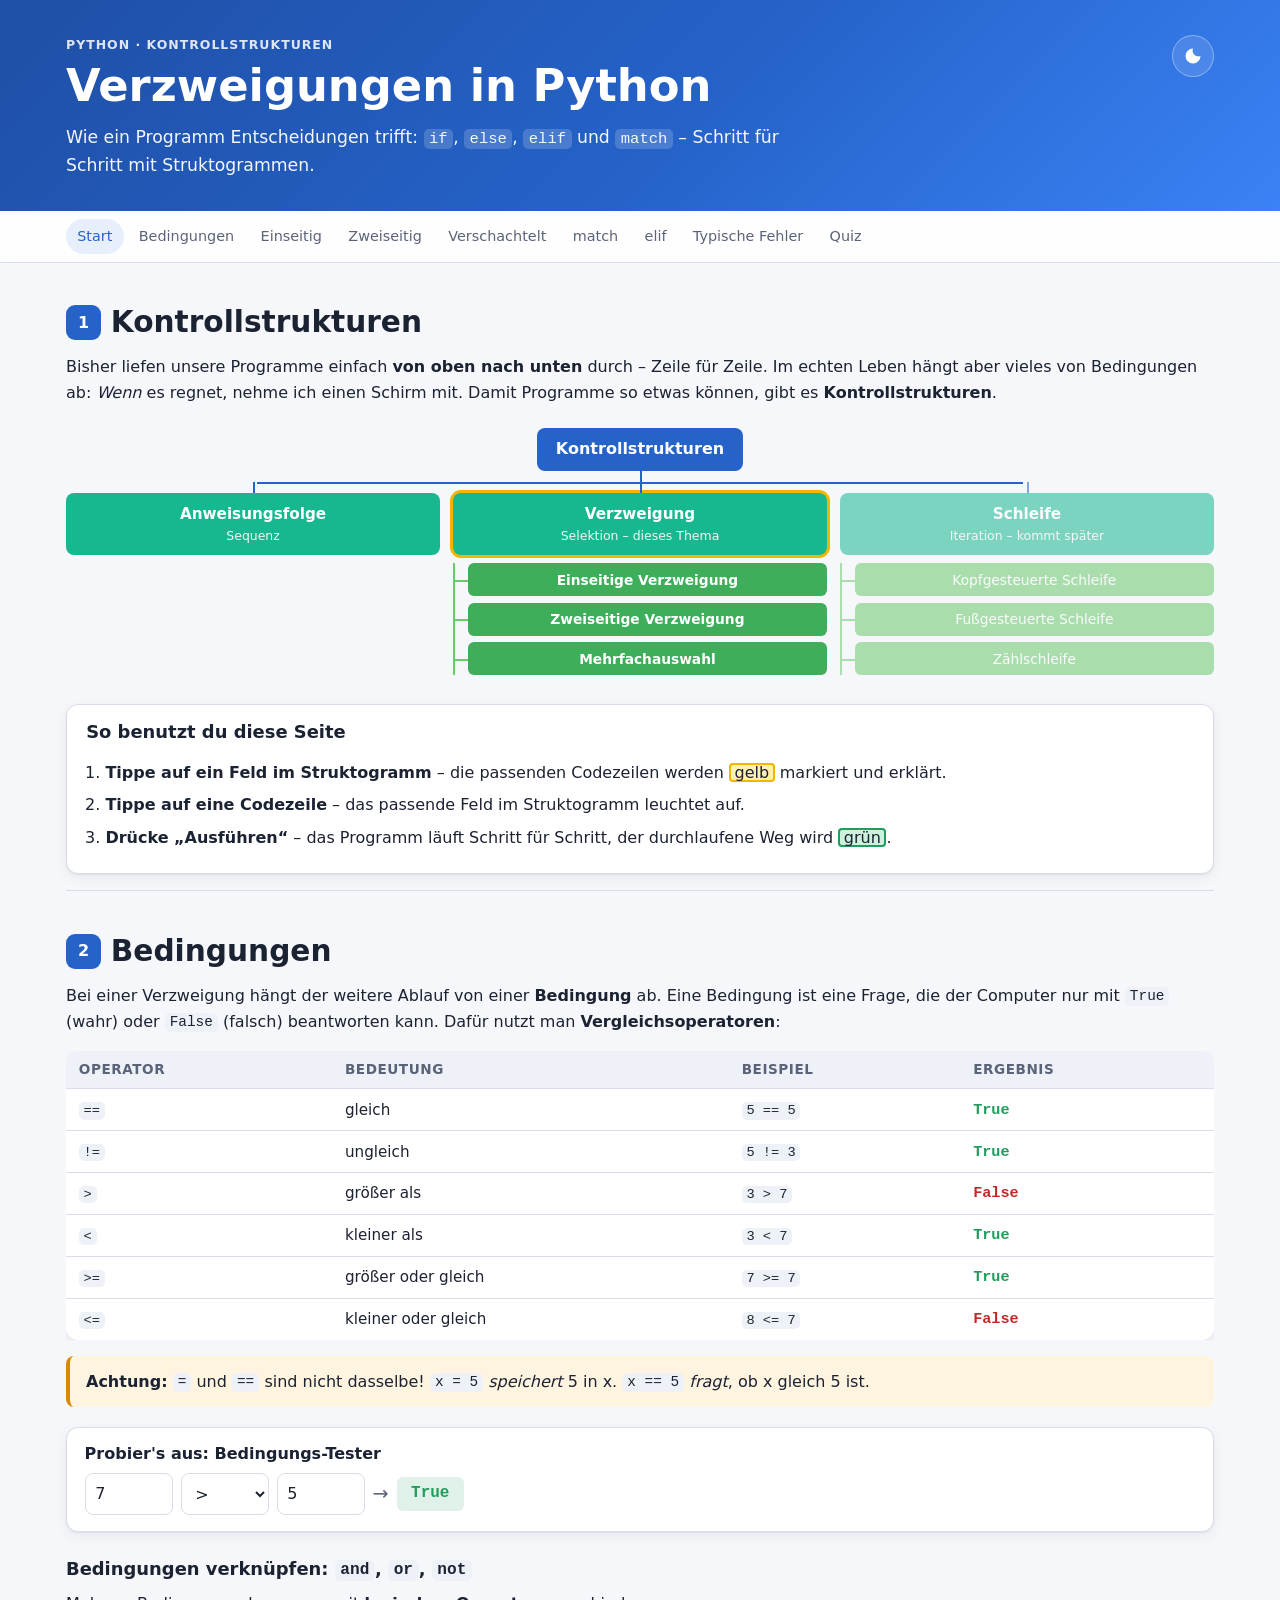
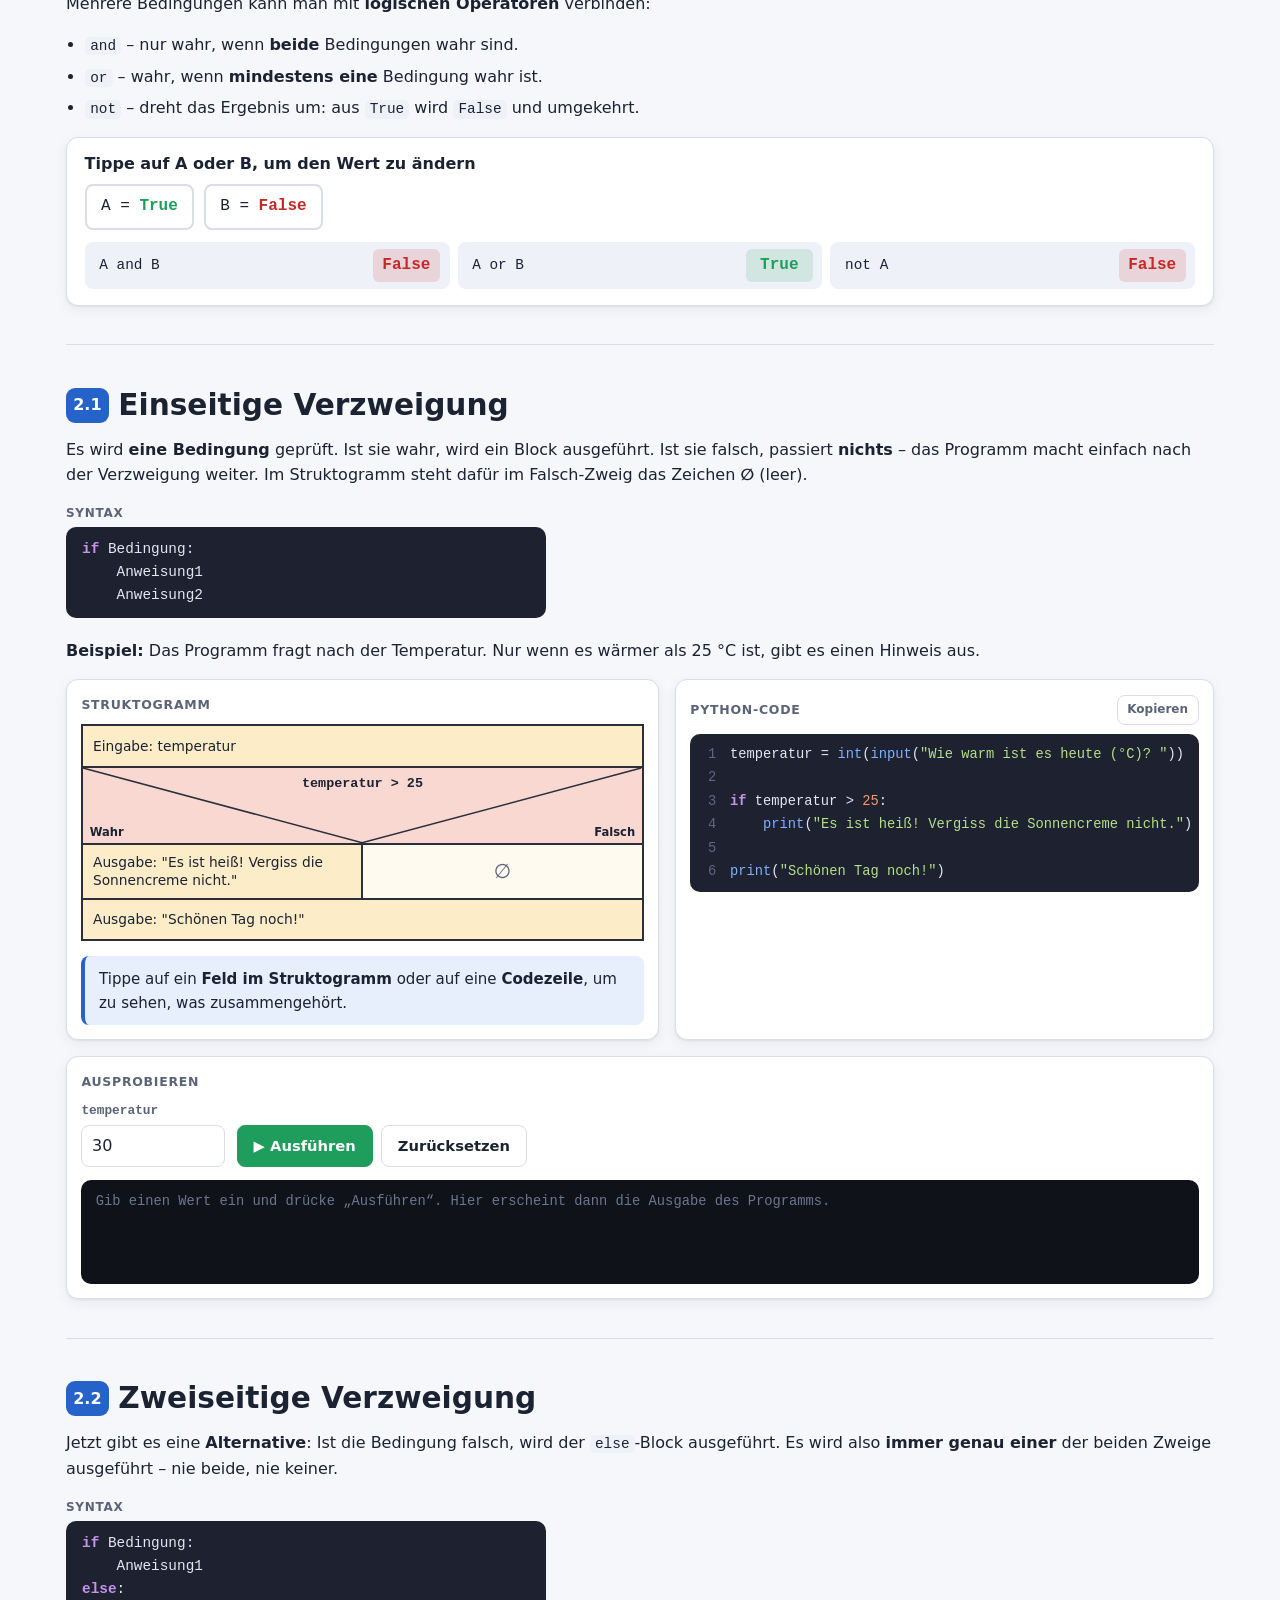
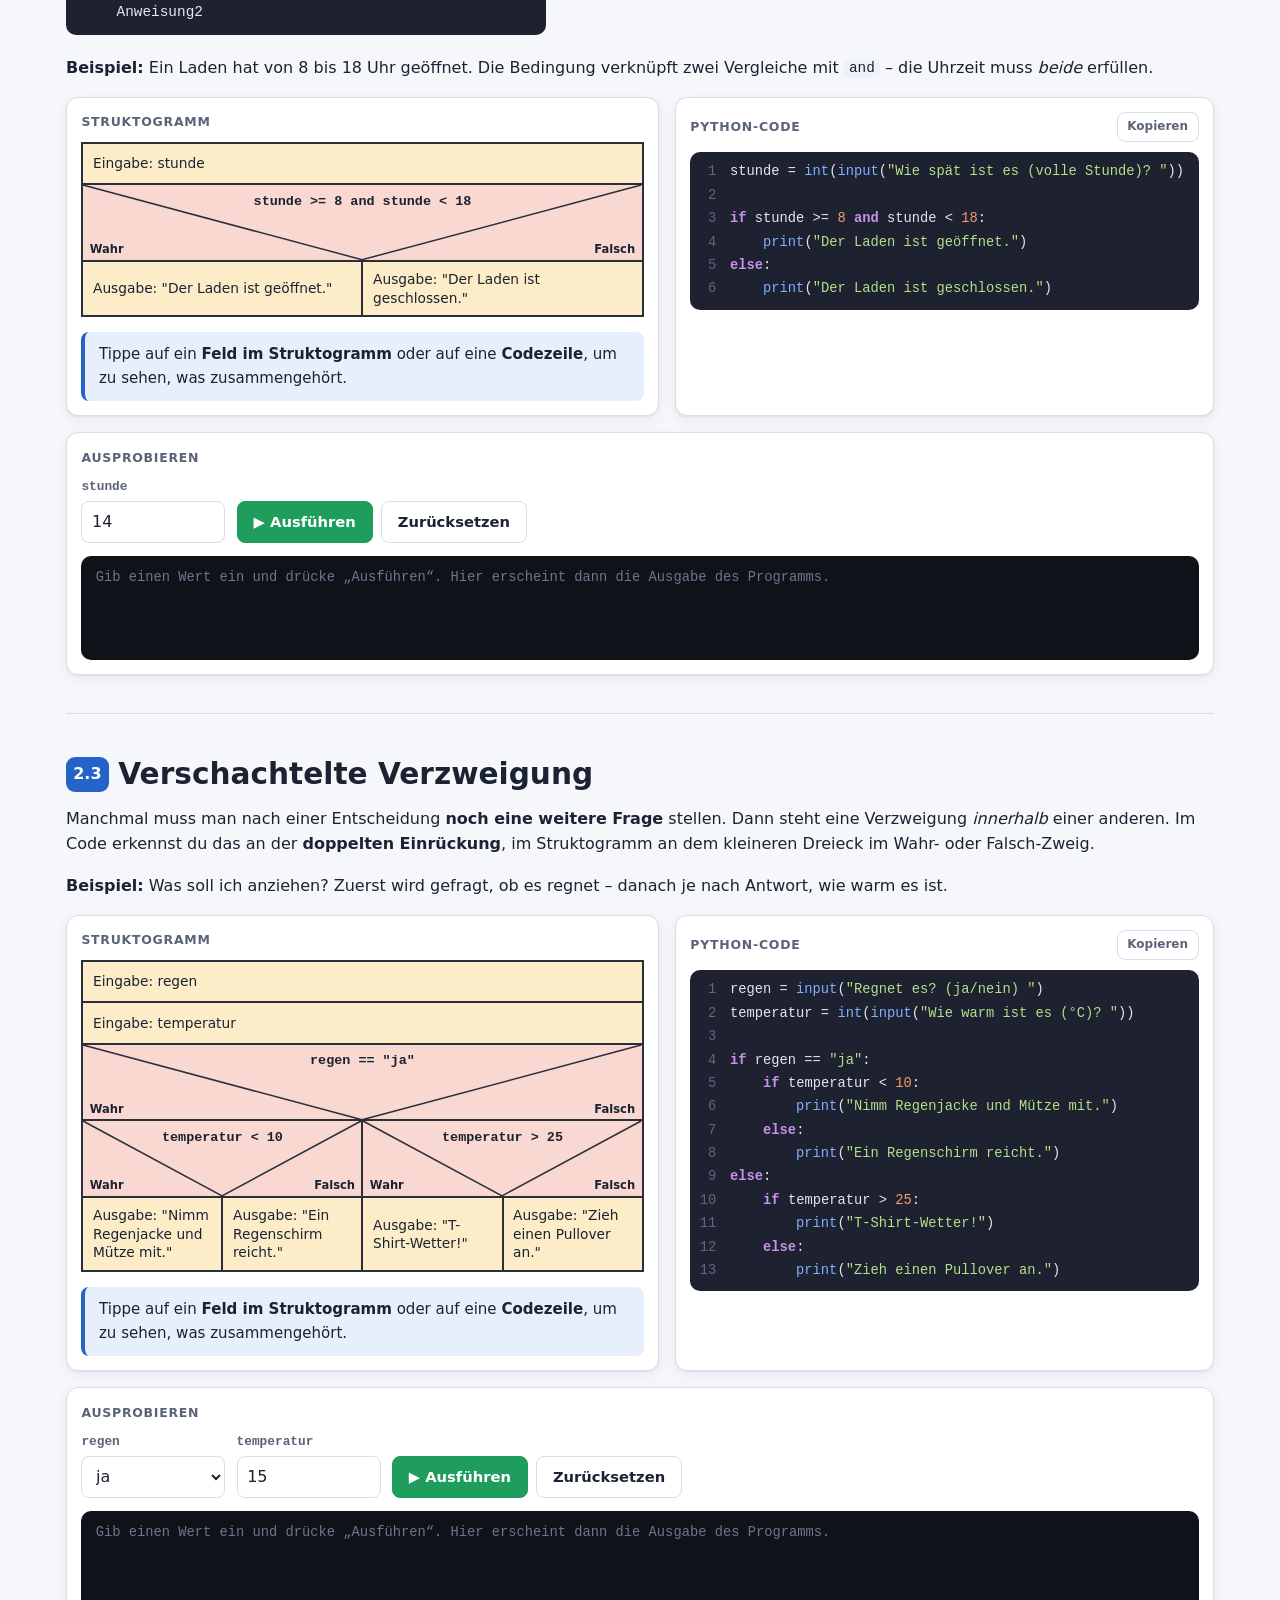
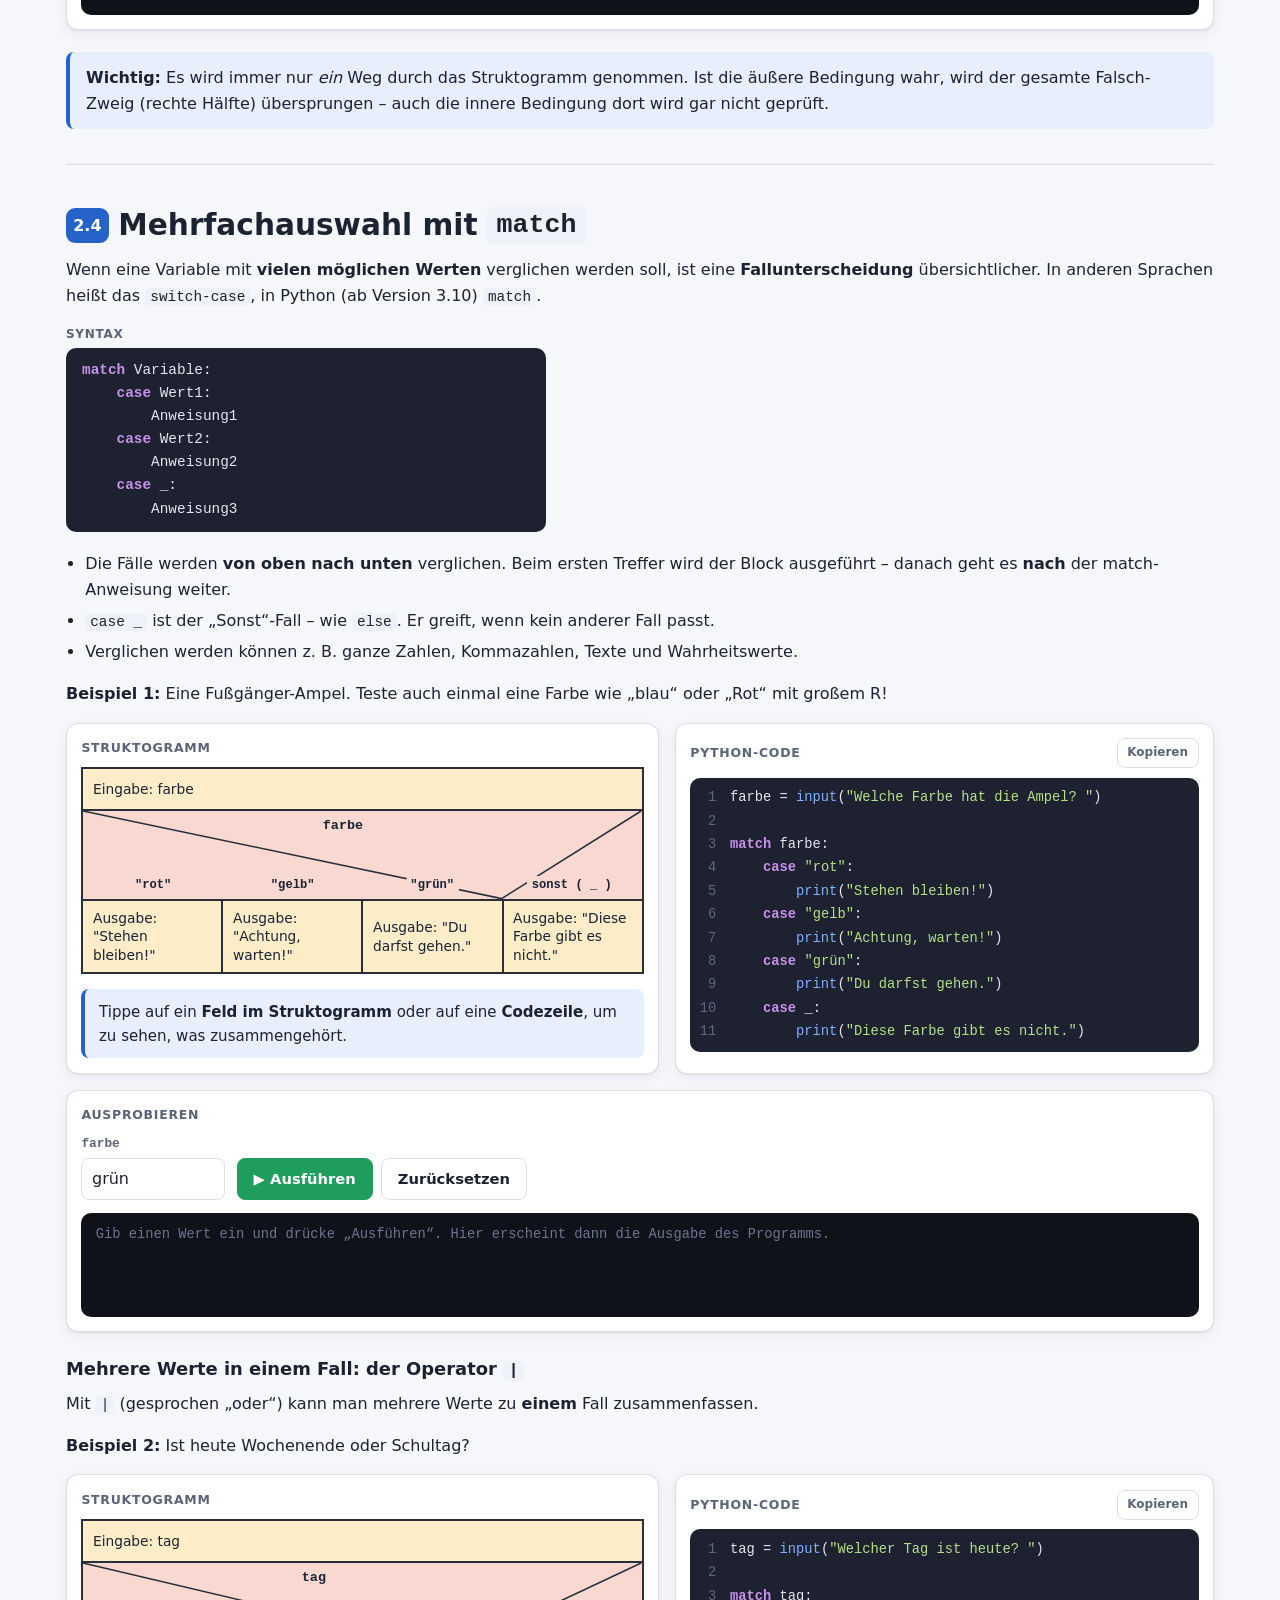
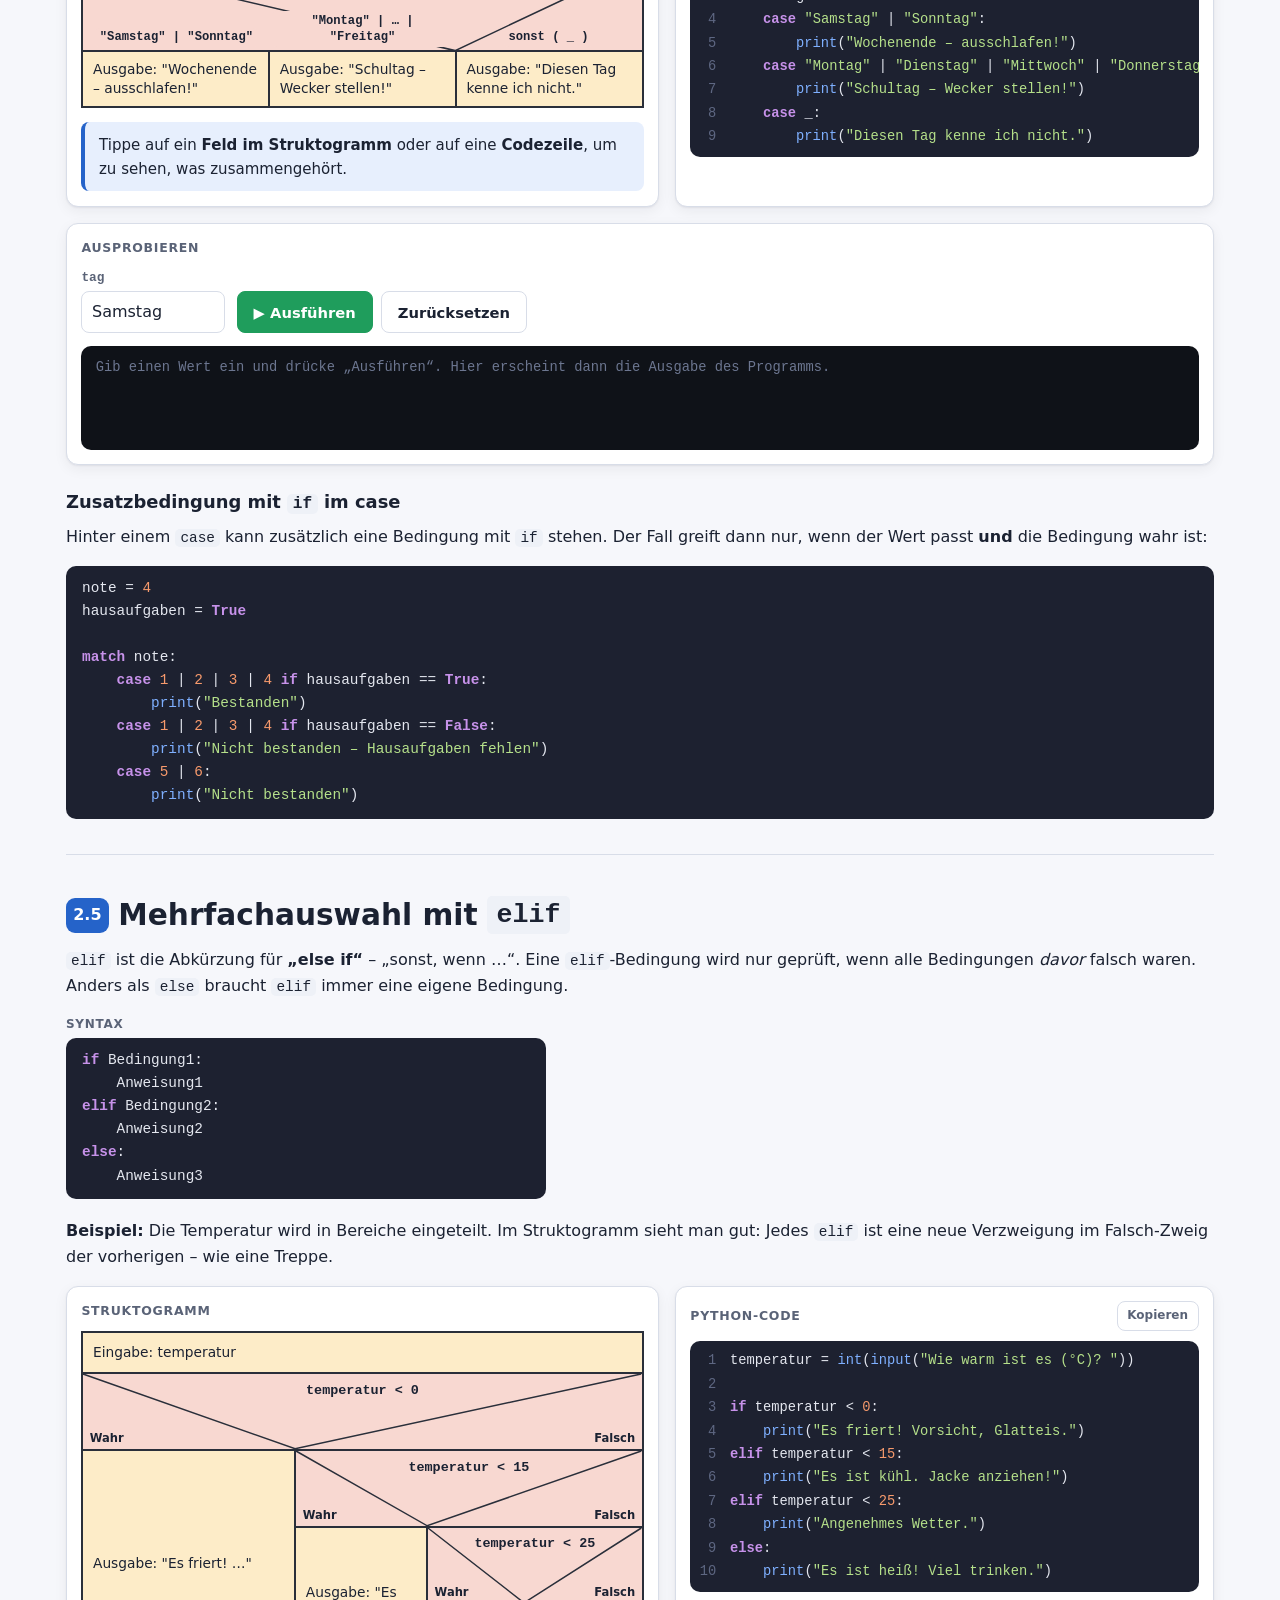
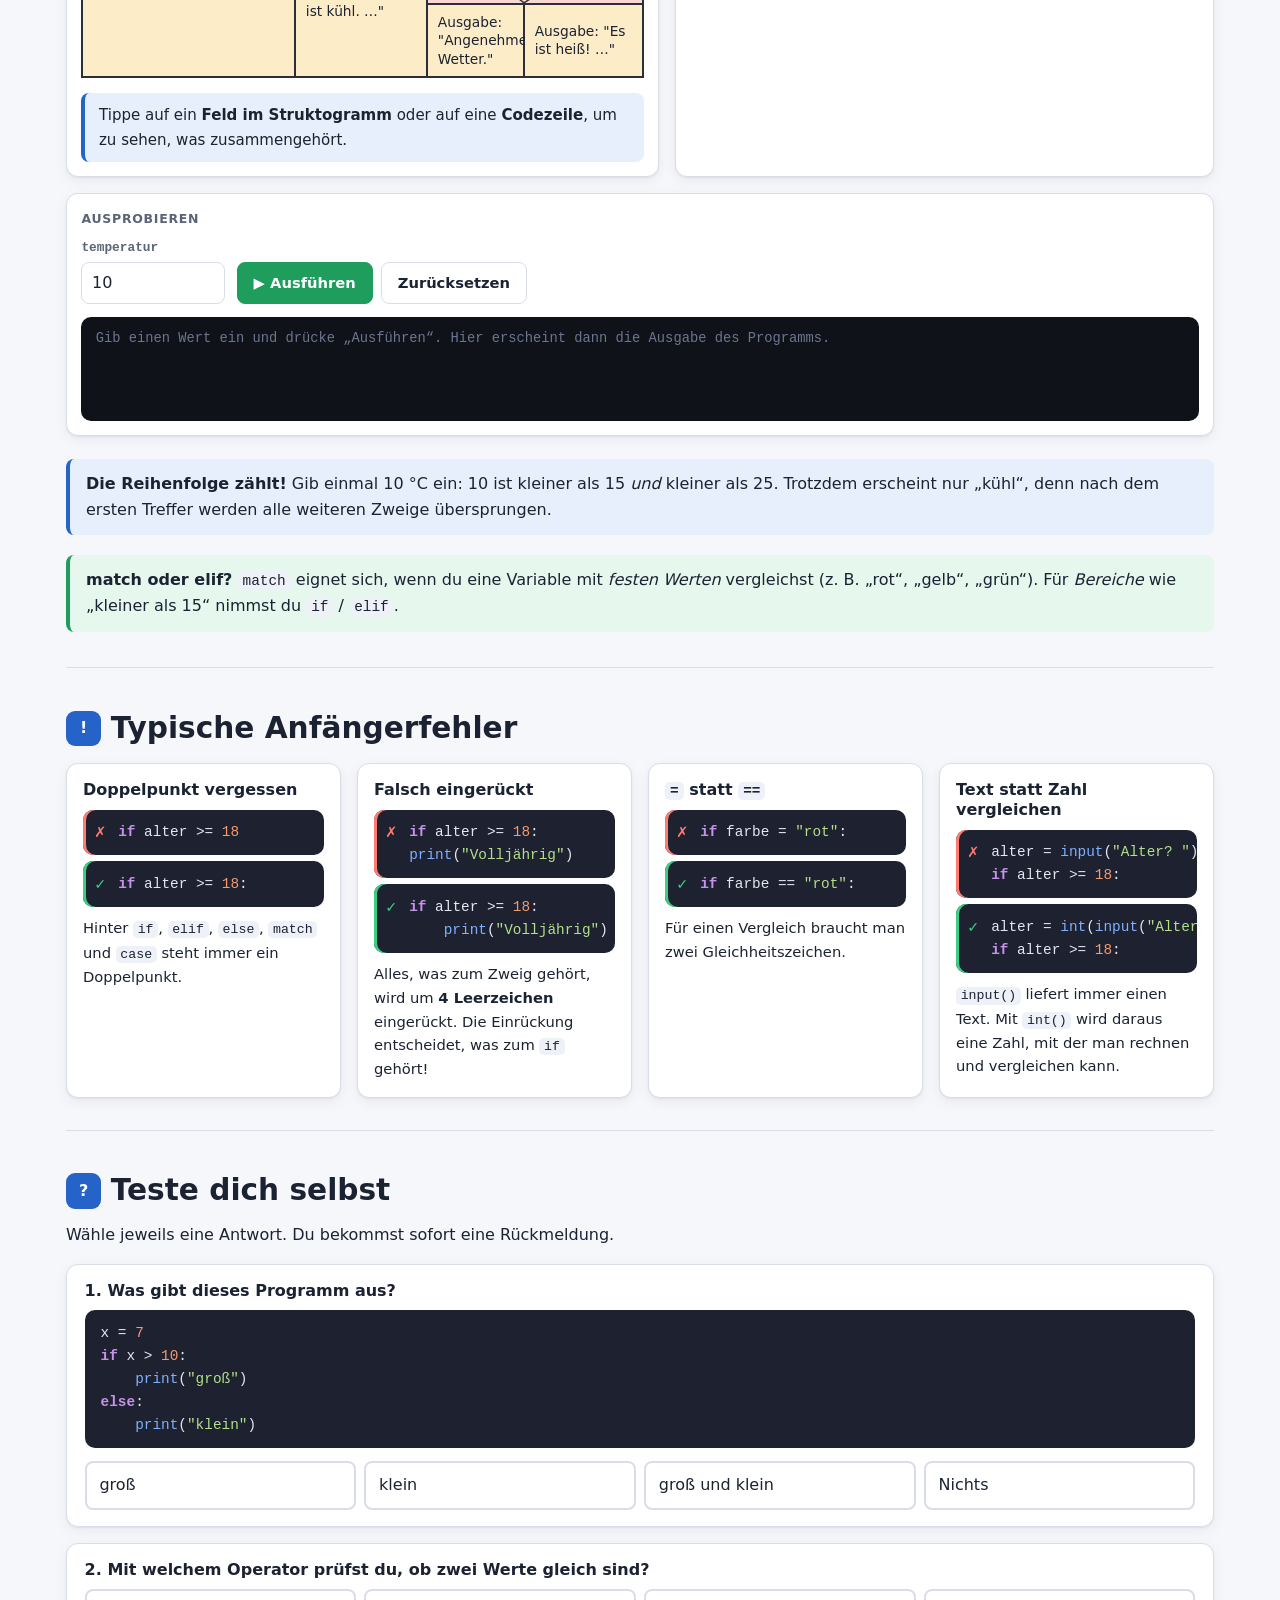
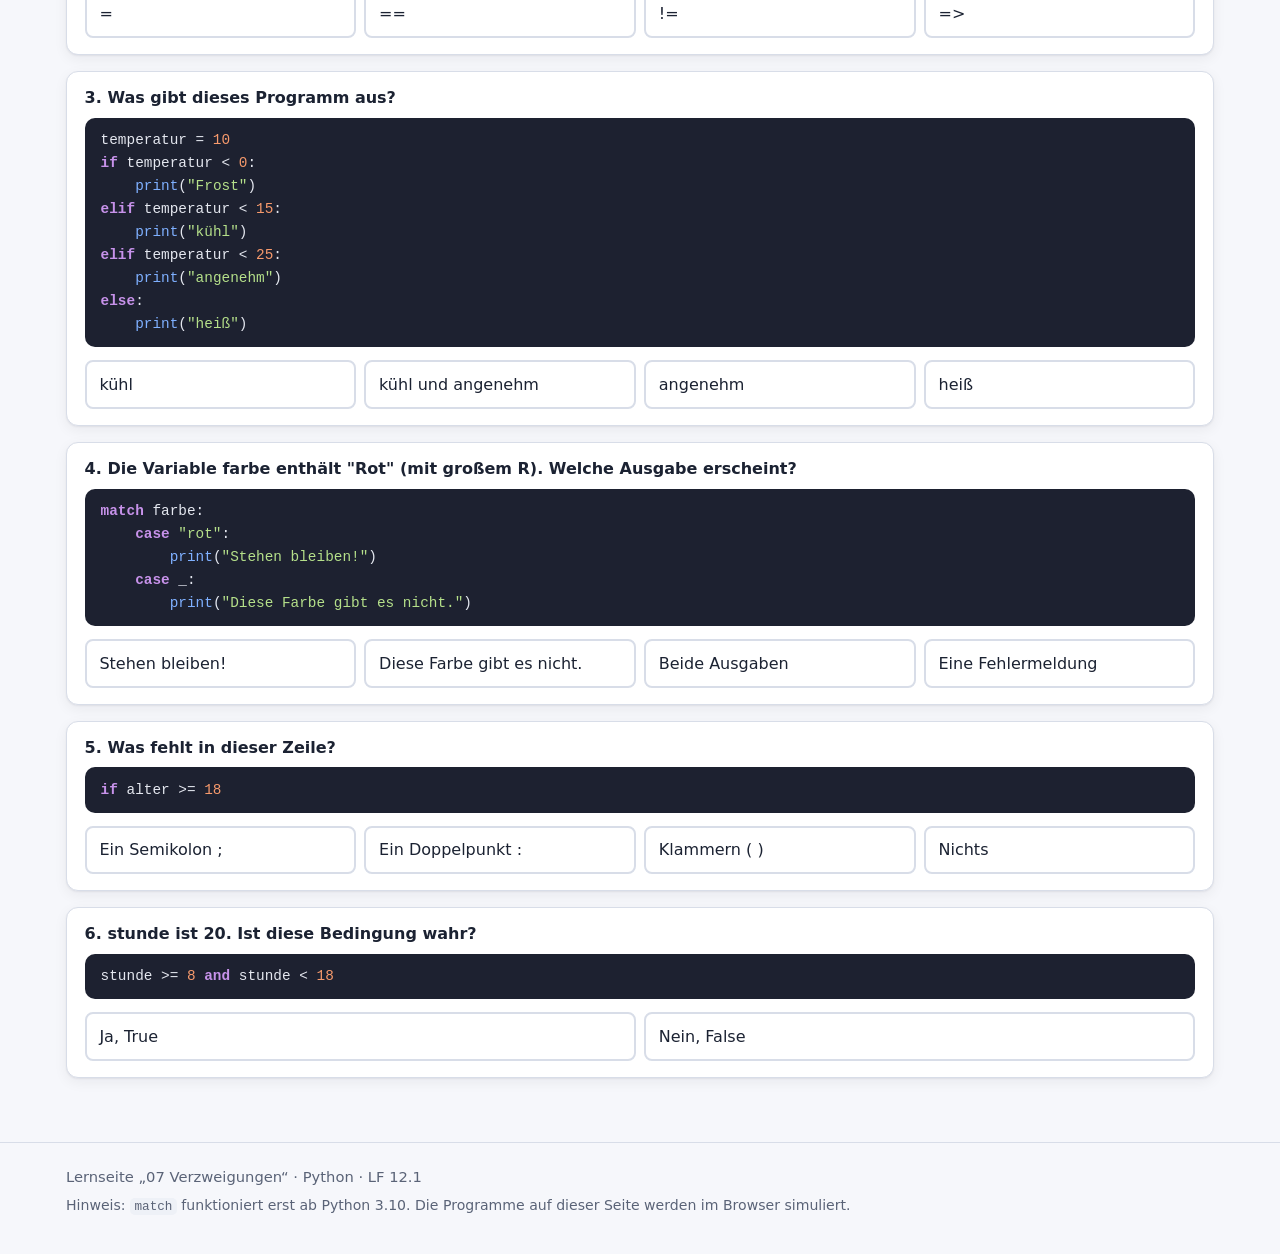
==== index.html @ a162a407 "Add files via upload" ====
<!DOCTYPE html>
<html lang="de">
<head>
  <meta charset="utf-8">
  <meta name="viewport" content="width=device-width, initial-scale=1">
  <title>Verzweigungen in Python</title>
  <meta name="description" content="Interaktive Lernseite zu if, else, elif und match in Python – mit klickbaren Struktogrammen.">
  <meta name="theme-color" content="#2563c9">
  <link rel="icon" href="data:image/svg+xml,%3Csvg xmlns='http://www.w3.org/2000/svg' viewBox='0 0 32 32'%3E%3Crect width='32' height='32' rx='7' fill='%232563c9'/%3E%3Cpath d='M4 8h24L16 22z' fill='none' stroke='white' stroke-width='2.5' stroke-linejoin='round'/%3E%3C/svg%3E">
  <link rel="stylesheet" href="css/style.css">
</head>
<body>

<header class="hero">
  <div class="wrap hero-inner">
    <div>
      <p class="eyebrow">Python · Kontrollstrukturen</p>
      <h1>Verzweigungen in Python</h1>
      <p class="lead">Wie ein Programm Entscheidungen trifft: <code>if</code>, <code>else</code>, <code>elif</code> und <code>match</code> – Schritt für Schritt mit Struktogrammen.</p>
    </div>
    <button class="theme-toggle" type="button" aria-label="Hell/Dunkel umschalten" title="Hell/Dunkel umschalten">
      <svg viewBox="0 0 24 24" width="20" height="20" aria-hidden="true"><path d="M12 3a9 9 0 1 0 9 9 7 7 0 0 1-9-9z" fill="currentColor"/></svg>
    </button>
  </div>
</header>

<nav class="toc" aria-label="Inhalt">
  <div class="wrap toc-inner">
    <a href="#start">Start</a>
    <a href="#bedingungen">Bedingungen</a>
    <a href="#einseitig">Einseitig</a>
    <a href="#zweiseitig">Zweiseitig</a>
    <a href="#verschachtelt">Verschachtelt</a>
    <a href="#match">match</a>
    <a href="#elif">elif</a>
    <a href="#fehler">Typische Fehler</a>
    <a href="#quiz">Quiz</a>
  </div>
</nav>

<main class="wrap">

  <!-- 1 Kontrollstrukturen -->
  <section id="start" class="section">
    <h2><span class="num">1</span> Kontrollstrukturen</h2>
    <p>Bisher liefen unsere Programme einfach <strong>von oben nach unten</strong> durch – Zeile für Zeile. Im echten Leben hängt aber vieles von Bedingungen ab: <em>Wenn</em> es regnet, nehme ich einen Schirm mit. Damit Programme so etwas können, gibt es <strong>Kontrollstrukturen</strong>.</p>

    <div class="tree" role="img" aria-label="Übersicht der Kontrollstrukturen: Sequenz, Verzweigung und Schleife">
      <div class="tree-root">Kontrollstrukturen</div>
      <div class="tree-branches">
        <div class="tree-branch">
          <div class="tree-node">Anweisungsfolge<small>Sequenz</small></div>
        </div>
        <div class="tree-branch is-focus">
          <div class="tree-node">Verzweigung<small>Selektion – dieses Thema</small></div>
          <ul>
            <li><a href="#einseitig">Einseitige Verzweigung</a></li>
            <li><a href="#zweiseitig">Zweiseitige Verzweigung</a></li>
            <li><a href="#match">Mehrfachauswahl</a></li>
          </ul>
        </div>
        <div class="tree-branch is-muted">
          <div class="tree-node">Schleife<small>Iteration – kommt später</small></div>
          <ul>
            <li>Kopfgesteuerte Schleife</li>
            <li>Fußgesteuerte Schleife</li>
            <li>Zählschleife</li>
          </ul>
        </div>
      </div>
    </div>

    <div class="howto">
      <h3>So benutzt du diese Seite</h3>
      <ol>
        <li><strong>Tippe auf ein Feld im Struktogramm</strong> – die passenden Codezeilen werden <mark class="sw sw-sel">gelb</mark> markiert und erklärt.</li>
        <li><strong>Tippe auf eine Codezeile</strong> – das passende Feld im Struktogramm leuchtet auf.</li>
        <li><strong>Drücke „Ausführen“</strong> – das Programm läuft Schritt für Schritt, der durchlaufene Weg wird <mark class="sw sw-run">grün</mark>.</li>
      </ol>
    </div>
  </section>

  <!-- 2 Bedingungen -->
  <section id="bedingungen" class="section">
    <h2><span class="num">2</span> Bedingungen</h2>
    <p>Bei einer Verzweigung hängt der weitere Ablauf von einer <strong>Bedingung</strong> ab. Eine Bedingung ist eine Frage, die der Computer nur mit <code>True</code> (wahr) oder <code>False</code> (falsch) beantworten kann. Dafür nutzt man <strong>Vergleichsoperatoren</strong>:</p>

    <div class="table-wrap">
      <table class="ops">
        <thead><tr><th>Operator</th><th>Bedeutung</th><th>Beispiel</th><th>Ergebnis</th></tr></thead>
        <tbody>
          <tr><td><code>==</code></td><td>gleich</td><td><code>5 == 5</code></td><td class="t">True</td></tr>
          <tr><td><code>!=</code></td><td>ungleich</td><td><code>5 != 3</code></td><td class="t">True</td></tr>
          <tr><td><code>&gt;</code></td><td>größer als</td><td><code>3 &gt; 7</code></td><td class="f">False</td></tr>
          <tr><td><code>&lt;</code></td><td>kleiner als</td><td><code>3 &lt; 7</code></td><td class="t">True</td></tr>
          <tr><td><code>&gt;=</code></td><td>größer oder gleich</td><td><code>7 &gt;= 7</code></td><td class="t">True</td></tr>
          <tr><td><code>&lt;=</code></td><td>kleiner oder gleich</td><td><code>8 &lt;= 7</code></td><td class="f">False</td></tr>
        </tbody>
      </table>
    </div>

    <div class="callout warn">
      <strong>Achtung:</strong> <code>=</code> und <code>==</code> sind nicht dasselbe! <code>x = 5</code> <em>speichert</em> 5 in x. <code>x == 5</code> <em>fragt</em>, ob x gleich 5 ist.
    </div>

    <div class="card tester" id="tester">
      <h3>Probier's aus: Bedingungs-Tester</h3>
      <div class="tester-row">
        <input type="number" id="t-a" value="7" aria-label="Linker Wert">
        <select id="t-op" aria-label="Operator">
          <option>==</option><option>!=</option><option selected>&gt;</option><option>&lt;</option><option>&gt;=</option><option>&lt;=</option>
        </select>
        <input type="number" id="t-b" value="5" aria-label="Rechter Wert">
        <span class="arrow">→</span>
        <output id="t-out" class="bool">True</output>
      </div>
    </div>

    <h3>Bedingungen verknüpfen: <code>and</code>, <code>or</code>, <code>not</code></h3>
    <p>Mehrere Bedingungen kann man mit <strong>logischen Operatoren</strong> verbinden:</p>
    <ul class="plain">
      <li><code>and</code> – nur wahr, wenn <strong>beide</strong> Bedingungen wahr sind.</li>
      <li><code>or</code> – wahr, wenn <strong>mindestens eine</strong> Bedingung wahr ist.</li>
      <li><code>not</code> – dreht das Ergebnis um: aus <code>True</code> wird <code>False</code> und umgekehrt.</li>
    </ul>

    <div class="card logic" id="logic">
      <h3>Tippe auf A oder B, um den Wert zu ändern</h3>
      <div class="logic-toggles">
        <button type="button" class="bool-btn" data-var="A" aria-pressed="true">A = <b>True</b></button>
        <button type="button" class="bool-btn" data-var="B" aria-pressed="false">B = <b>False</b></button>
      </div>
      <div class="logic-results">
        <div><code>A and B</code><output class="bool" data-expr="and"></output></div>
        <div><code>A or B</code><output class="bool" data-expr="or"></output></div>
        <div><code>not A</code><output class="bool" data-expr="not"></output></div>
      </div>
    </div>
  </section>

  <!-- 2.1 Einseitig -->
  <section id="einseitig" class="section">
    <h2><span class="num">2.1</span> Einseitige Verzweigung</h2>
    <p>Es wird <strong>eine Bedingung</strong> geprüft. Ist sie wahr, wird ein Block ausgeführt. Ist sie falsch, passiert <strong>nichts</strong> – das Programm macht einfach nach der Verzweigung weiter. Im Struktogramm steht dafür im Falsch-Zweig das Zeichen <strong>∅</strong> (leer).</p>
    <div class="syntax">
      <div class="syntax-label">Syntax</div>
<pre class="py">
if Bedingung:
    Anweisung1
    Anweisung2
</pre>
    </div>
    <p><strong>Beispiel:</strong> Das Programm fragt nach der Temperatur. Nur wenn es wärmer als 25 °C ist, gibt es einen Hinweis aus.</p>
    <div class="example" data-example="einseitig"></div>
  </section>

  <!-- 2.2 Zweiseitig -->
  <section id="zweiseitig" class="section">
    <h2><span class="num">2.2</span> Zweiseitige Verzweigung</h2>
    <p>Jetzt gibt es eine <strong>Alternative</strong>: Ist die Bedingung falsch, wird der <code>else</code>-Block ausgeführt. Es wird also <strong>immer genau einer</strong> der beiden Zweige ausgeführt – nie beide, nie keiner.</p>
    <div class="syntax">
      <div class="syntax-label">Syntax</div>
<pre class="py">
if Bedingung:
    Anweisung1
else:
    Anweisung2
</pre>
    </div>
    <p><strong>Beispiel:</strong> Ein Laden hat von 8 bis 18 Uhr geöffnet. Die Bedingung verknüpft zwei Vergleiche mit <code>and</code> – die Uhrzeit muss <em>beide</em> erfüllen.</p>
    <div class="example" data-example="zweiseitig"></div>
  </section>

  <!-- 2.3 Verschachtelt -->
  <section id="verschachtelt" class="section">
    <h2><span class="num">2.3</span> Verschachtelte Verzweigung</h2>
    <p>Manchmal muss man nach einer Entscheidung <strong>noch eine weitere Frage</strong> stellen. Dann steht eine Verzweigung <em>innerhalb</em> einer anderen. Im Code erkennst du das an der <strong>doppelten Einrückung</strong>, im Struktogramm an dem kleineren Dreieck im Wahr- oder Falsch-Zweig.</p>
    <p><strong>Beispiel:</strong> Was soll ich anziehen? Zuerst wird gefragt, ob es regnet – danach je nach Antwort, wie warm es ist.</p>
    <div class="example" data-example="verschachtelt"></div>
    <div class="callout">
      <strong>Wichtig:</strong> Es wird immer nur <em>ein</em> Weg durch das Struktogramm genommen. Ist die äußere Bedingung wahr, wird der gesamte Falsch-Zweig (rechte Hälfte) übersprungen – auch die innere Bedingung dort wird gar nicht geprüft.
    </div>
  </section>

  <!-- 2.4 match -->
  <section id="match" class="section">
    <h2><span class="num">2.4</span> Mehrfachauswahl mit <code>match</code></h2>
    <p>Wenn eine Variable mit <strong>vielen möglichen Werten</strong> verglichen werden soll, ist eine <strong>Fallunterscheidung</strong> übersichtlicher. In anderen Sprachen heißt das <code>switch-case</code>, in Python (ab Version 3.10) <code>match</code>.</p>
    <div class="syntax">
      <div class="syntax-label">Syntax</div>
<pre class="py">
match Variable:
    case Wert1:
        Anweisung1
    case Wert2:
        Anweisung2
    case _:
        Anweisung3
</pre>
    </div>
    <ul class="plain">
      <li>Die Fälle werden <strong>von oben nach unten</strong> verglichen. Beim ersten Treffer wird der Block ausgeführt – danach geht es <strong>nach</strong> der match-Anweisung weiter.</li>
      <li><code>case _</code> ist der „Sonst“-Fall – wie <code>else</code>. Er greift, wenn kein anderer Fall passt.</li>
      <li>Verglichen werden können z. B. ganze Zahlen, Kommazahlen, Texte und Wahrheitswerte.</li>
    </ul>

    <p><strong>Beispiel 1:</strong> Eine Fußgänger-Ampel. Teste auch einmal eine Farbe wie „blau“ oder „Rot“ mit großem R!</p>
    <div class="example" data-example="ampel"></div>

    <h3>Mehrere Werte in einem Fall: der Operator <code>|</code></h3>
    <p>Mit <code>|</code> (gesprochen „oder“) kann man mehrere Werte zu <strong>einem</strong> Fall zusammenfassen.</p>
    <p><strong>Beispiel 2:</strong> Ist heute Wochenende oder Schultag?</p>
    <div class="example" data-example="wochentag"></div>

    <h3>Zusatzbedingung mit <code>if</code> im case</h3>
    <p>Hinter einem <code>case</code> kann zusätzlich eine Bedingung mit <code>if</code> stehen. Der Fall greift dann nur, wenn der Wert passt <strong>und</strong> die Bedingung wahr ist:</p>
<pre class="py block">
note = 4
hausaufgaben = True

match note:
    case 1 | 2 | 3 | 4 if hausaufgaben == True:
        print("Bestanden")
    case 1 | 2 | 3 | 4 if hausaufgaben == False:
        print("Nicht bestanden – Hausaufgaben fehlen")
    case 5 | 6:
        print("Nicht bestanden")
</pre>
  </section>

  <!-- 2.5 elif -->
  <section id="elif" class="section">
    <h2><span class="num">2.5</span> Mehrfachauswahl mit <code>elif</code></h2>
    <p><code>elif</code> ist die Abkürzung für <strong>„else if“</strong> – „sonst, wenn …“. Eine <code>elif</code>-Bedingung wird nur geprüft, wenn alle Bedingungen <em>davor</em> falsch waren. Anders als <code>else</code> braucht <code>elif</code> immer eine eigene Bedingung.</p>
    <div class="syntax">
      <div class="syntax-label">Syntax</div>
<pre class="py">
if Bedingung1:
    Anweisung1
elif Bedingung2:
    Anweisung2
else:
    Anweisung3
</pre>
    </div>
    <p><strong>Beispiel:</strong> Die Temperatur wird in Bereiche eingeteilt. Im Struktogramm sieht man gut: Jedes <code>elif</code> ist eine neue Verzweigung im Falsch-Zweig der vorherigen – wie eine Treppe.</p>
    <div class="example" data-example="elif"></div>
    <div class="callout">
      <strong>Die Reihenfolge zählt!</strong> Gib einmal 10 °C ein: 10 ist kleiner als 15 <em>und</em> kleiner als 25. Trotzdem erscheint nur „kühl“, denn nach dem ersten Treffer werden alle weiteren Zweige übersprungen.
    </div>
    <div class="callout tip">
      <strong>match oder elif?</strong> <code>match</code> eignet sich, wenn du eine Variable mit <em>festen Werten</em> vergleichst (z. B. „rot“, „gelb“, „grün“). Für <em>Bereiche</em> wie „kleiner als 15“ nimmst du <code>if</code> / <code>elif</code>.
    </div>
  </section>

  <!-- Fehler -->
  <section id="fehler" class="section">
    <h2><span class="num">!</span> Typische Anfängerfehler</h2>
    <div class="errors">
      <div class="err-card">
        <h3>Doppelpunkt vergessen</h3>
<pre class="py bad">if alter >= 18</pre>
<pre class="py good">if alter >= 18:</pre>
        <p>Hinter <code>if</code>, <code>elif</code>, <code>else</code>, <code>match</code> und <code>case</code> steht immer ein Doppelpunkt.</p>
      </div>
      <div class="err-card">
        <h3>Falsch eingerückt</h3>
<pre class="py bad">if alter >= 18:
print("Volljährig")</pre>
<pre class="py good">if alter >= 18:
    print("Volljährig")</pre>
        <p>Alles, was zum Zweig gehört, wird um <strong>4 Leerzeichen</strong> eingerückt. Die Einrückung entscheidet, was zum <code>if</code> gehört!</p>
      </div>
      <div class="err-card">
        <h3><code>=</code> statt <code>==</code></h3>
<pre class="py bad">if farbe = "rot":</pre>
<pre class="py good">if farbe == "rot":</pre>
        <p>Für einen Vergleich braucht man zwei Gleichheitszeichen.</p>
      </div>
      <div class="err-card">
        <h3>Text statt Zahl vergleichen</h3>
<pre class="py bad">alter = input("Alter? ")
if alter >= 18:</pre>
<pre class="py good">alter = int(input("Alter? "))
if alter >= 18:</pre>
        <p><code>input()</code> liefert immer einen Text. Mit <code>int()</code> wird daraus eine Zahl, mit der man rechnen und vergleichen kann.</p>
      </div>
    </div>
  </section>

  <!-- Quiz -->
  <section id="quiz" class="section">
    <h2><span class="num">?</span> Teste dich selbst</h2>
    <p>Wähle jeweils eine Antwort. Du bekommst sofort eine Rückmeldung.</p>
    <div id="quiz-list" class="quiz"></div>
    <p id="quiz-score" class="quiz-score" aria-live="polite"></p>
  </section>

</main>

<footer class="footer">
  <div class="wrap">
    <p>Lernseite „07 Verzweigungen“ · Python · LF 12.1</p>
    <p class="small">Hinweis: <code>match</code> funktioniert erst ab Python 3.10. Die Programme auf dieser Seite werden im Browser simuliert.</p>
  </div>
</footer>

<script src="js/main.js" defer></script>
</body>
</html>
---- css/style.css ----
/* ==========================================================
   Verzweigungen in Python – Stylesheet
   ========================================================== */

:root {
  --bg: #f6f7fb;
  --surface: #ffffff;
  --surface-2: #eef1f7;
  --text: #1b2232;
  --muted: #5a6377;
  --border: #d8dde8;
  --accent: #2563c9;
  --accent-soft: #e7effd;
  --warn-soft: #fff4e0;
  --warn: #d98a00;
  --tip-soft: #e6f7ee;
  --tip: #1f9d5c;

  /* Struktogramm */
  --ns-line: #2a2f3a;
  --ns-stmt: #fdecc8;
  --ns-cond: #f8d8d1;
  --ns-empty: #fffaf0;
  --ns-hover: rgba(37, 99, 201, .10);

  /* Markierungen */
  --sel: #f2b600;
  --sel-soft: #fff1b0;
  --run: #1f9d5c;
  --run-soft: #cdf1dc;
  --err: #c62828;
  --true: #1f9d5c;
  --false: #c62828;

  /* Code */
  --code-bg: #1d2130;
  --code-text: #e4e7ef;
  --code-num: #5e6782;
  --code-sel: rgba(242, 182, 0, .24);
  --code-run: rgba(31, 157, 92, .30);
  --t-kw: #c792ea;
  --t-str: #b5e08a;
  --t-num: #f79a6c;
  --t-fn: #7fb0ff;
  --t-com: #7d88a1;

  --radius: 12px;
  --shadow: 0 1px 2px rgba(16, 24, 40, .06), 0 4px 14px rgba(16, 24, 40, .06);
  --mono: ui-monospace, "SFMono-Regular", "Cascadia Code", Consolas, "Liberation Mono", Menlo, monospace;
  --sans: system-ui, -apple-system, "Segoe UI", Roboto, "Helvetica Neue", Arial, sans-serif;
  color-scheme: light;
}

@media (prefers-color-scheme: dark) {
  :root:not([data-theme="light"]) {
    --bg: #11141b; --surface: #191d27; --surface-2: #222838; --text: #e6e9f0; --muted: #9ba4b6;
    --border: #2d3445; --accent: #6ea0ff; --accent-soft: #1d2843; --warn-soft: #3a2c12; --warn: #f0b13e;
    --tip-soft: #15352a; --tip: #4fd08f;
    --ns-line: #c9cfdb; --ns-stmt: #4a3b1d; --ns-cond: #4b2b28; --ns-empty: #2a2619; --ns-hover: rgba(110, 160, 255, .14);
    --sel: #f2c230; --sel-soft: #5e4c10; --run: #3ccf84; --run-soft: #17462f;
    --true: #4fd08f; --false: #ff7b72;
    --shadow: 0 1px 2px rgba(0, 0, 0, .3), 0 4px 14px rgba(0, 0, 0, .25);
    color-scheme: dark;
  }
}
:root[data-theme="dark"] {
  --bg: #11141b; --surface: #191d27; --surface-2: #222838; --text: #e6e9f0; --muted: #9ba4b6;
  --border: #2d3445; --accent: #6ea0ff; --accent-soft: #1d2843; --warn-soft: #3a2c12; --warn: #f0b13e;
  --tip-soft: #15352a; --tip: #4fd08f;
  --ns-line: #c9cfdb; --ns-stmt: #4a3b1d; --ns-cond: #4b2b28; --ns-empty: #2a2619; --ns-hover: rgba(110, 160, 255, .14);
  --sel: #f2c230; --sel-soft: #5e4c10; --run: #3ccf84; --run-soft: #17462f;
  --true: #4fd08f; --false: #ff7b72;
  --shadow: 0 1px 2px rgba(0, 0, 0, .3), 0 4px 14px rgba(0, 0, 0, .25);
  color-scheme: dark;
}

/* ---------- Grundlayout ---------- */
* { box-sizing: border-box; }
html { scroll-behavior: smooth; scroll-padding-top: 64px; -webkit-text-size-adjust: 100%; }
@media (prefers-reduced-motion: reduce) { html { scroll-behavior: auto; } }

body {
  margin: 0;
  background: var(--bg);
  color: var(--text);
  font-family: var(--sans);
  font-size: 16px;
  line-height: 1.6;
}

.wrap { max-width: 1180px; margin: 0 auto; padding: 0 16px; }

h1, h2, h3 { line-height: 1.25; }
h2 { font-size: clamp(1.4rem, 1.1rem + 1.2vw, 1.85rem); margin: 0 0 .8rem; display: flex; align-items: center; gap: .6rem; flex-wrap: wrap; }
h3 { font-size: 1.12rem; margin: 1.6rem 0 .6rem; }
p { margin: 0 0 1rem; }
a { color: var(--accent); }

code {
  font-family: var(--mono);
  font-size: .9em;
  background: var(--surface-2);
  padding: .08em .35em;
  border-radius: 5px;
}

.small { font-size: .88rem; }
ul.plain { padding-left: 1.2rem; margin: 0 0 1rem; }
ul.plain li { margin-bottom: .35rem; }

/* ---------- Header ---------- */
.hero {
  background: linear-gradient(135deg, #1f4fa6 0%, #2563c9 55%, #3b82f6 100%);
  color: #fff;
  padding: 2.2rem 0 2rem;
}
.hero-inner { display: flex; justify-content: space-between; align-items: flex-start; gap: 1rem; }
.hero h1 { font-size: clamp(1.8rem, 1.3rem + 2.4vw, 2.8rem); margin: .2rem 0 .6rem; }
.hero .lead { font-size: 1.08rem; max-width: 46rem; opacity: .95; margin: 0; }
.hero code { background: rgba(255, 255, 255, .18); color: #fff; }
.eyebrow { text-transform: uppercase; letter-spacing: .08em; font-size: .78rem; font-weight: 600; opacity: .85; margin: 0; }

.theme-toggle {
  flex: none;
  width: 42px; height: 42px;
  border-radius: 50%;
  border: 1px solid rgba(255, 255, 255, .35);
  background: rgba(255, 255, 255, .12);
  color: #fff;
  cursor: pointer;
  display: grid; place-items: center;
}
.theme-toggle:hover { background: rgba(255, 255, 255, .22); }

/* ---------- Navigation ---------- */
.toc {
  position: sticky; top: 0; z-index: 20;
  background: color-mix(in srgb, var(--surface) 88%, transparent);
  -webkit-backdrop-filter: blur(10px);
  backdrop-filter: blur(10px);
  border-bottom: 1px solid var(--border);
}
.toc-inner {
  display: flex; gap: .25rem;
  overflow-x: auto;
  scrollbar-width: none;
  padding-top: .5rem; padding-bottom: .5rem;
}
.toc-inner::-webkit-scrollbar { display: none; }
.toc a {
  flex: none;
  text-decoration: none;
  color: var(--muted);
  font-size: .9rem; font-weight: 500;
  padding: .35rem .7rem;
  border-radius: 999px;
  white-space: nowrap;
}
.toc a:hover, .toc a.active { background: var(--accent-soft); color: var(--accent); }

/* ---------- Abschnitte ---------- */
.section { padding: 2.6rem 0 1rem; border-bottom: 1px solid var(--border); }
.section:last-of-type { border-bottom: 0; }
.num {
  display: inline-grid; place-items: center;
  min-width: 2.2rem; height: 2.2rem; padding: 0 .45rem;
  border-radius: 9px;
  background: var(--accent); color: #fff;
  font-size: 1rem; font-weight: 700;
}

.card {
  background: var(--surface);
  border: 1px solid var(--border);
  border-radius: var(--radius);
  box-shadow: var(--shadow);
  padding: 1rem 1.1rem;
  margin: 1rem 0 1.4rem;
}
.card h3 { margin-top: 0; font-size: 1rem; }

.callout {
  border-left: 4px solid var(--accent);
  background: var(--accent-soft);
  padding: .8rem 1rem;
  border-radius: 8px;
  margin: 1rem 0 1.2rem;
}
.callout.warn { border-color: var(--warn); background: var(--warn-soft); }
.callout.tip { border-color: var(--tip); background: var(--tip-soft); }

/* ---------- Übersichtsbaum ---------- */
.tree { margin: 1.4rem 0; text-align: center; }
.tree-root {
  display: inline-block;
  background: var(--accent); color: #fff;
  font-weight: 600;
  padding: .55rem 1.2rem;
  border-radius: 8px;
  position: relative;
}
.tree-branches {
  display: grid;
  grid-template-columns: repeat(3, minmax(0, 1fr));
  gap: .8rem;
  margin-top: 1.4rem;
  position: relative;
}
.tree-branches::before {
  content: ""; position: absolute;
  top: -1.4rem; left: 50%; height: .7rem;
  border-left: 2px solid var(--accent);
}
.tree-branches::after {
  content: ""; position: absolute;
  top: -.7rem; left: 16.66%; right: 16.66%;
  border-top: 2px solid var(--accent);
}
.tree-branch { position: relative; text-align: left; }
.tree-branch::before {
  content: ""; position: absolute;
  top: -.7rem; left: 50%; height: .7rem;
  border-left: 2px solid var(--accent);
}
.tree-node {
  background: #17b890; color: #fff;
  border-radius: 8px;
  padding: .55rem .6rem;
  text-align: center;
  font-weight: 600; font-size: .95rem;
}
.tree-node small { display: block; font-weight: 400; font-size: .78rem; opacity: .92; }
.tree-branch ul { list-style: none; margin: .5rem 0 0; padding: 0 0 0 .8rem; border-left: 2px solid #6cc96c; }
.tree-branch li {
  background: #6cc96c; color: #fff;
  border-radius: 6px;
  margin: .4rem 0; padding: .35rem .5rem;
  font-size: .86rem; text-align: center;
  position: relative;
}
.tree-branch li::before {
  content: ""; position: absolute; left: -.8rem; top: 50%; width: .8rem;
  border-top: 2px solid #6cc96c;
}
.tree-branch li a { color: #fff; text-decoration: none; display: block; font-weight: 600; }
.tree-branch.is-focus li { background: #3fae5a; }
.tree-branch.is-focus li:hover { background: #2f9a4a; }
.tree-branch.is-focus .tree-node { box-shadow: 0 0 0 3px var(--sel); }
.tree-branch.is-muted { opacity: .55; }

@media (max-width: 640px) {
  .tree-branches { grid-template-columns: 1fr; }
  .tree-branches::after, .tree-branch::before { display: none; }
  .tree-branches::before { height: 1.4rem; }
}

.howto {
  background: var(--surface);
  border: 1px solid var(--border);
  border-radius: var(--radius);
  padding: 1rem 1.2rem .4rem;
  box-shadow: var(--shadow);
}
.howto h3 { margin-top: 0; }
.howto ol { padding-left: 1.2rem; }
.howto li { margin-bottom: .45rem; }
mark.sw { padding: 0 .35em; border-radius: 4px; color: inherit; }
mark.sw-sel { background: var(--sel-soft); box-shadow: inset 0 0 0 2px var(--sel); }
mark.sw-run { background: var(--run-soft); box-shadow: inset 0 0 0 2px var(--run); }

/* ---------- Tabellen ---------- */
.table-wrap { overflow-x: auto; margin: 0 0 1rem; }
table.ops {
  border-collapse: collapse;
  width: 100%;
  background: var(--surface);
  border-radius: var(--radius);
  overflow: hidden;
  box-shadow: var(--shadow);
  font-size: .95rem;
}
.ops th, .ops td { padding: .5rem .8rem; border-bottom: 1px solid var(--border); text-align: left; white-space: nowrap; }
.ops th { background: var(--surface-2); font-size: .85rem; text-transform: uppercase; letter-spacing: .04em; color: var(--muted); }
.ops tr:last-child td { border-bottom: 0; }
.ops td.t { color: var(--true); font-weight: 700; font-family: var(--mono); }
.ops td.f { color: var(--false); font-weight: 700; font-family: var(--mono); }

/* ---------- Tester & Logik ---------- */
.tester-row { display: flex; flex-wrap: wrap; align-items: center; gap: .5rem; }
.tester-row input, .tester-row select { width: 5.5rem; }
.arrow { color: var(--muted); font-size: 1.2rem; }

input, select {
  font: inherit;
  font-size: 1rem;
  color: var(--text);
  background: var(--surface);
  border: 1px solid var(--border);
  border-radius: 8px;
  padding: .45rem .6rem;
  min-height: 42px;
}
input:focus, select:focus { outline: 3px solid color-mix(in srgb, var(--accent) 35%, transparent); border-color: var(--accent); }

output.bool, .bool {
  font-family: var(--mono);
  font-weight: 700;
  padding: .25rem .6rem;
  border-radius: 6px;
  min-width: 4.2rem;
  text-align: center;
  display: inline-block;
}
.bool.is-true { color: var(--true); background: color-mix(in srgb, var(--true) 14%, transparent); }
.bool.is-false { color: var(--false); background: color-mix(in srgb, var(--false) 14%, transparent); }

.logic-toggles { display: flex; gap: .6rem; flex-wrap: wrap; margin-bottom: .8rem; }
.bool-btn {
  font: inherit; font-family: var(--mono);
  cursor: pointer;
  padding: .5rem .9rem;
  border-radius: 8px;
  border: 2px solid var(--border);
  background: var(--surface);
  color: var(--text);
  min-height: 44px;
}
.bool-btn[aria-pressed="true"] b { color: var(--true); }
.bool-btn[aria-pressed="false"] b { color: var(--false); }
.bool-btn:hover { border-color: var(--accent); }
.logic-results { display: grid; grid-template-columns: repeat(auto-fit, minmax(150px, 1fr)); gap: .5rem; }
.logic-results > div {
  display: flex; justify-content: space-between; align-items: center; gap: .5rem;
  background: var(--surface-2);
  padding: .4rem .6rem;
  border-radius: 8px;
}
.logic-results code { background: transparent; }

/* ---------- Syntax-Box ---------- */
.syntax { margin: 0 0 1.2rem; max-width: 30rem; }
.syntax-label { font-size: .75rem; font-weight: 700; text-transform: uppercase; letter-spacing: .06em; color: var(--muted); margin-bottom: .25rem; }

pre.py {
  background: var(--code-bg);
  color: var(--code-text);
  font-family: var(--mono);
  font-size: .9rem;
  line-height: 1.6;
  padding: .7rem 1rem;
  border-radius: 10px;
  overflow-x: auto;
  margin: 0;
}
pre.py.block { margin: 0 0 1.2rem; }

.t-kw { color: var(--t-kw); font-weight: 600; }
.t-str { color: var(--t-str); }
.t-num { color: var(--t-num); }
.t-fn { color: var(--t-fn); }
.t-com { color: var(--t-com); font-style: italic; }

/* ==========================================================
   Interaktives Beispiel
   ========================================================== */
.example { margin: .6rem 0 1.4rem; }

.ex-grid {
  display: grid;
  grid-template-columns: minmax(0, 1fr);
  gap: 1rem;
}
@media (min-width: 920px) {
  .ex-grid { grid-template-columns: minmax(0, 1.1fr) minmax(0, 1fr); }
  .ex-run { grid-column: 1 / -1; }
}

.panel {
  background: var(--surface);
  border: 1px solid var(--border);
  border-radius: var(--radius);
  box-shadow: var(--shadow);
  padding: .9rem;
  min-width: 0;
}
.panel-title {
  display: flex; align-items: center; justify-content: space-between; gap: .5rem;
  font-size: .78rem; font-weight: 700;
  text-transform: uppercase; letter-spacing: .06em;
  color: var(--muted);
  margin-bottom: .6rem;
}

.btn {
  font: inherit; font-size: .92rem; font-weight: 600;
  cursor: pointer;
  border-radius: 8px;
  padding: .5rem 1rem;
  min-height: 42px;
  border: 1px solid var(--border);
  background: var(--surface);
  color: var(--text);
}
.btn:hover { border-color: var(--accent); }
.btn.primary { background: var(--run); border-color: var(--run); color: #fff; }
.btn.primary:hover { filter: brightness(1.07); }
.btn:disabled { opacity: .55; cursor: wait; }
.btn.small {
  font-size: .75rem; padding: .2rem .6rem; min-height: 30px;
  text-transform: none; letter-spacing: 0; font-weight: 600; color: var(--muted);
}

/* ---------- Struktogramm (Nassi-Shneiderman) ---------- */
.ns-scroll { overflow-x: auto; -webkit-overflow-scrolling: touch; padding-bottom: 2px; }
.ns {
  display: flex; flex-direction: column;
  min-width: var(--minw, 0px);
  border-top: 2px solid var(--ns-line);
  border-left: 2px solid var(--ns-line);
  font-size: .86rem;
  line-height: 1.35;
  background: var(--surface);
  color: var(--text);
}
.ns-cell {
  position: relative;
  border-right: 2px solid var(--ns-line);
  border-bottom: 2px solid var(--ns-line);
  padding: .5rem .6rem;
  cursor: pointer;
  transition: background-color .25s, box-shadow .25s;
  -webkit-tap-highlight-color: transparent;
  overflow-wrap: break-word;
  hyphens: auto;
}
.ns-cell:hover { background-image: linear-gradient(var(--ns-hover), var(--ns-hover)); }
.ns-cell:focus-visible { outline: 3px solid var(--accent); outline-offset: -3px; }

.ns-stmt { background-color: var(--ns-stmt); display: flex; align-items: center; min-height: 2.6rem; }
.ns-empty { background-color: var(--ns-empty); display: flex; align-items: center; justify-content: center; font-size: 1.25rem; color: var(--muted); min-height: 2.6rem; }

.ns-if { display: flex; flex-direction: column; }
.ns-cond {
  background-color: var(--ns-cond);
  min-height: 4.8rem;
  padding: .35rem .5rem 1.5rem;
  text-align: center;
}
.ns-cond .cond-text { position: relative; z-index: 1; font-family: var(--mono); font-size: .84rem; font-weight: 600; display: inline-block; padding: 0 .2rem; }
.ns-cond .lbl { position: absolute; bottom: .15rem; font-size: .72rem; font-weight: 700; z-index: 1; }
.ns-cond .lbl-t { left: .4rem; }
.ns-cond .lbl-f { right: .4rem; }

.ns-svg {
  position: absolute; inset: 0;
  width: 100%; height: 100%;
  pointer-events: none;
  overflow: visible;
}
.ns-svg polyline { fill: none; stroke: var(--ns-line); stroke-width: 1.5; vector-effect: non-scaling-stroke; }

.ns-branches { display: grid; flex: 1; }
.ns-col { display: flex; flex-direction: column; min-width: 0; }
.ns-col > :last-child { flex: 1; }

/* Fallunterscheidung */
.ns-case { display: flex; flex-direction: column; }
.ns-case-head { background-color: var(--ns-cond); min-height: 5.6rem; padding: 0; }
.case-expr { position: absolute; top: .4rem; transform: translateX(-50%); font-family: var(--mono); font-weight: 600; font-size: .84rem; z-index: 1; white-space: nowrap; }
.case-labels { position: absolute; left: 0; right: 0; bottom: 0; display: grid; z-index: 1; }
.case-label {
  justify-self: center;
  align-self: end;
  font-family: var(--mono);
  font-size: .76rem;
  font-weight: 600;
  text-align: center;
  padding: .1rem .3rem;
  margin: 0 .15rem .2rem;
  border-radius: 5px;
  background: var(--ns-cond);
  cursor: pointer;
  overflow-wrap: anywhere;
  transition: background-color .25s, box-shadow .25s;
}
.case-label:hover { background-image: linear-gradient(var(--ns-hover), var(--ns-hover)); }
.case-label:focus-visible { outline: 3px solid var(--accent); }
.ns-case-cols { display: grid; flex: 1; }

/* Markierungen im Struktogramm */
.ns-cell.is-run, .case-label.is-run { background-color: var(--run-soft); }
.ns-cell.is-sel, .case-label.is-sel { background-color: var(--sel-soft); box-shadow: inset 0 0 0 3px var(--sel); }
.case-label.is-sel { box-shadow: 0 0 0 2px var(--sel); }
.ns-cell.is-now { box-shadow: inset 0 0 0 3px var(--run); animation: pulse 1s ease-in-out infinite; }
.case-label.is-now { box-shadow: 0 0 0 2px var(--run); }
@keyframes pulse { 50% { box-shadow: inset 0 0 0 5px var(--run); } }
@media (prefers-reduced-motion: reduce) { .ns-cell.is-now { animation: none; } }

/* Erklärbox */
.info {
  margin-top: .8rem;
  border-left: 4px solid var(--accent);
  background: var(--accent-soft);
  border-radius: 8px;
  padding: .65rem .85rem;
  font-size: .94rem;
  min-height: 3.2rem;
}
.info.is-sel { border-color: var(--sel); background: var(--sel-soft); }
.info .info-lines { display: inline-block; margin-top: .35rem; font-size: .8rem; font-weight: 700; color: var(--muted); }
.info p { margin: 0; }

/* ---------- Code-Panel ---------- */
pre.code {
  margin: 0;
  background: var(--code-bg);
  color: var(--code-text);
  border-radius: 10px;
  overflow-x: auto;
  font-family: var(--mono);
  font-size: .86rem;
  line-height: 1.7;
  padding: .55rem 0;
}
.code-inner { display: inline-block; min-width: 100%; background: transparent; padding: 0; border-radius: 0; font-size: inherit; }
.ln {
  display: block;
  white-space: pre;
  padding-right: 1rem;
  border-left: 4px solid transparent;
  cursor: pointer;
  transition: background-color .25s, border-color .25s;
}
.ln:hover { background: rgba(255, 255, 255, .05); }
.ln:focus-visible { outline: 2px solid var(--t-fn); outline-offset: -2px; }
.ln .no { display: inline-block; width: 2.6em; text-align: right; padding-right: 1em; color: var(--code-num); user-select: none; -webkit-user-select: none; }
.ln.is-run { background: var(--code-run); border-left-color: #3ccf84; }
.ln.is-sel { background: var(--code-sel); border-left-color: #f2c230; }
.ln.is-now .no { color: #3ccf84; font-weight: 700; }

/* ---------- Ausprobieren ---------- */
.run-form { display: flex; flex-wrap: wrap; align-items: flex-end; gap: .7rem; margin-bottom: .8rem; }
.field { display: flex; flex-direction: column; gap: .2rem; }
.field label { font-size: .8rem; font-weight: 600; color: var(--muted); font-family: var(--mono); }
.field input { width: 9rem; }
.field select { width: 9rem; }
.run-buttons { display: flex; gap: .5rem; flex-wrap: wrap; }

.console {
  background: #0f1218;
  color: #d8dde8;
  font-family: var(--mono);
  font-size: .86rem;
  line-height: 1.6;
  border-radius: 10px;
  padding: .7rem .9rem;
  min-height: 6.5rem;
  max-height: 16rem;
  overflow: auto;
  white-space: pre-wrap;
  overflow-wrap: anywhere;
}
.console .c-line { display: block; }
.console .c-user { color: #ffd34d; }
.console .c-eval { color: #8d98b0; font-style: italic; }
.console .c-err { color: #ff7b72; }
.console .c-muted { color: #6c7690; }

/* ---------- Fehler-Karten ---------- */
.errors { display: grid; grid-template-columns: repeat(auto-fit, minmax(250px, 1fr)); gap: 1rem; margin: 1rem 0; }
.err-card {
  background: var(--surface);
  border: 1px solid var(--border);
  border-radius: var(--radius);
  box-shadow: var(--shadow);
  padding: 1rem;
}
.err-card h3 { margin: 0 0 .6rem; font-size: 1rem; }
.err-card pre.py { margin-bottom: .4rem; position: relative; padding-left: 2.2rem; }
.err-card pre.py::before { position: absolute; left: .7rem; top: .7rem; font-family: var(--sans); font-weight: 700; }
.err-card pre.bad { box-shadow: inset 3px 0 0 #ff7b72; }
.err-card pre.bad::before { content: "✗"; color: #ff7b72; }
.err-card pre.good { box-shadow: inset 3px 0 0 #3ccf84; }
.err-card pre.good::before { content: "✓"; color: #3ccf84; }
.err-card p { font-size: .92rem; margin: .6rem 0 0; }

/* ---------- Quiz ---------- */
.quiz { display: grid; gap: 1rem; }
.q-card {
  background: var(--surface);
  border: 1px solid var(--border);
  border-radius: var(--radius);
  box-shadow: var(--shadow);
  padding: 1rem 1.1rem;
}
.q-card h3 { margin: 0 0 .6rem; font-size: 1rem; }
.q-card pre.py { margin-bottom: .8rem; }
.q-opts { display: grid; grid-template-columns: repeat(auto-fit, minmax(180px, 1fr)); gap: .5rem; }
.q-opt {
  font: inherit; text-align: left;
  cursor: pointer;
  padding: .6rem .8rem;
  min-height: 44px;
  border-radius: 8px;
  border: 2px solid var(--border);
  background: var(--surface);
  color: var(--text);
}
.q-opt:hover:not(:disabled) { border-color: var(--accent); }
.q-opt:disabled { cursor: default; }
.q-opt.correct { border-color: var(--true); background: color-mix(in srgb, var(--true) 14%, var(--surface)); }
.q-opt.wrong { border-color: var(--false); background: color-mix(in srgb, var(--false) 12%, var(--surface)); }
.q-feedback { margin-top: .7rem; font-size: .94rem; padding: .55rem .8rem; border-radius: 8px; }
.q-feedback.ok { background: var(--tip-soft); border-left: 4px solid var(--tip); }
.q-feedback.no { background: var(--warn-soft); border-left: 4px solid var(--warn); }
.quiz-score { font-weight: 700; font-size: 1.05rem; margin-top: 1rem; }

/* ---------- Footer ---------- */
.footer { border-top: 1px solid var(--border); margin-top: 2rem; padding: 1.4rem 0 2rem; color: var(--muted); font-size: .92rem; }
.footer p { margin: 0 0 .3rem; }

/* ---------- Kleine Bildschirme ---------- */
@media (max-width: 520px) {
  .panel { padding: .7rem; }
  .ns { font-size: .8rem; }
  .ns-cond .cond-text, .case-expr { font-size: .78rem; }
  pre.code { font-size: .8rem; }
  .field input, .field select { width: 100%; }
  .field { flex: 1 1 8rem; }
  .run-buttons { width: 100%; }
  .run-buttons .btn { flex: 1; }
}

@media (max-width: 560px) {
  .ops th, .ops td { white-space: normal; padding: .45rem .5rem; }
  .ops th { font-size: .72rem; }
}

/* Grid-Kinder dürfen schrumpfen (wichtig fürs Smartphone) */
.quiz { grid-template-columns: minmax(0, 1fr); }
.q-card { min-width: 0; }
.q-opts { grid-template-columns: repeat(auto-fit, minmax(min(180px, 100%), 1fr)); }
.errors { grid-template-columns: repeat(auto-fit, minmax(min(250px, 100%), 1fr)); }
.err-card { min-width: 0; }
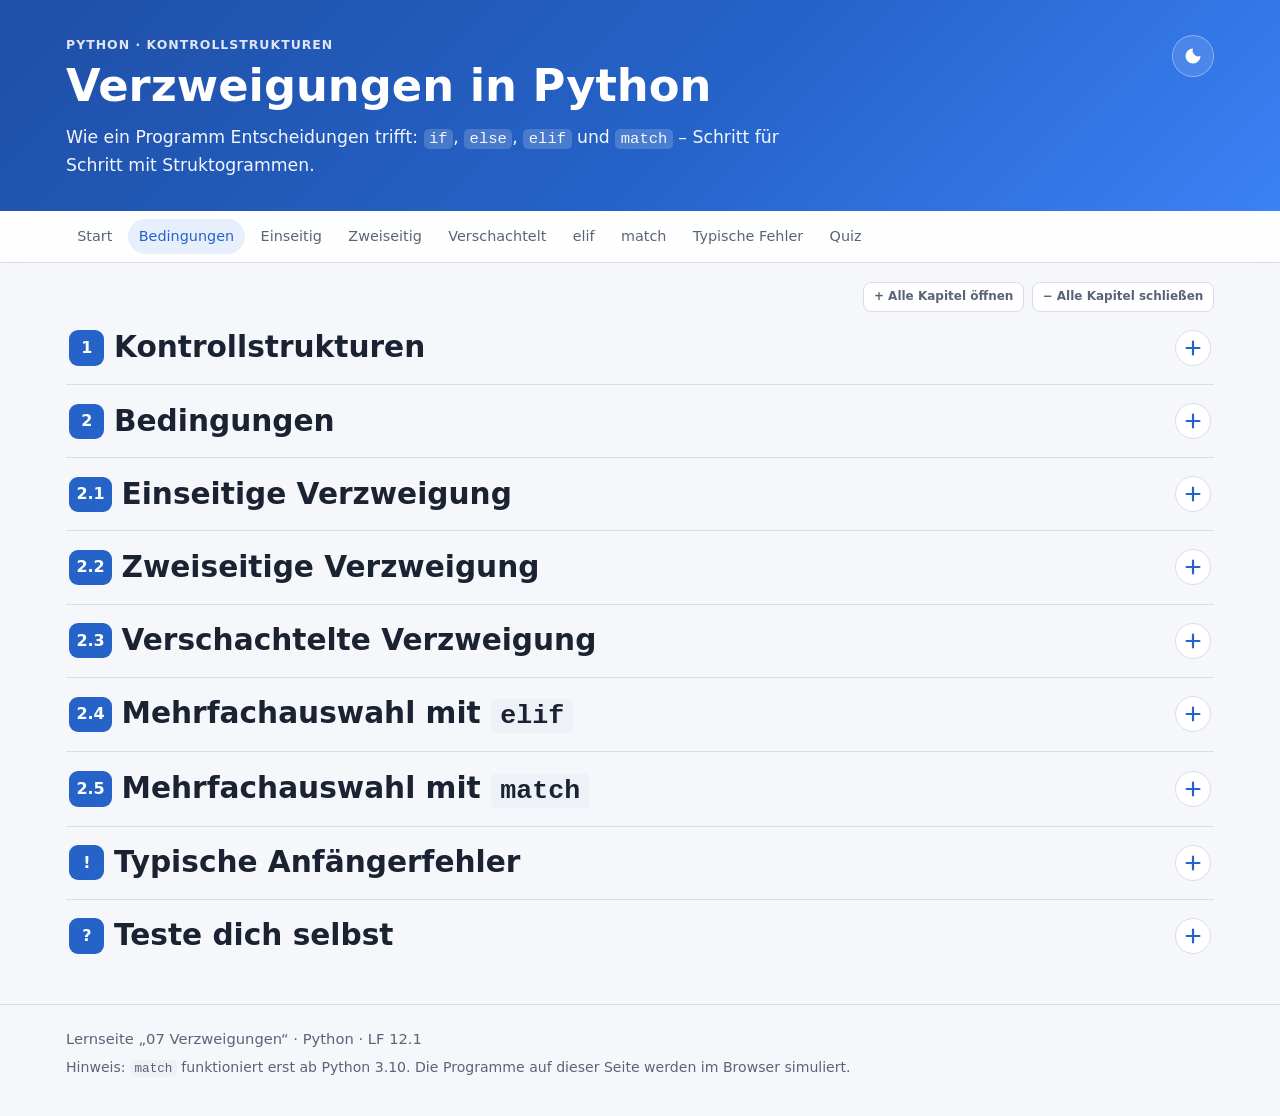
==== commit 26d399a7: "Add files via upload" ====
--- a/index.html
+++ b/index.html
@@ -31,8 +31,8 @@
     <a href="#einseitig">Einseitig</a>
     <a href="#zweiseitig">Zweiseitig</a>
     <a href="#verschachtelt">Verschachtelt</a>
+    <a href="#elif">elif</a>
     <a href="#match">match</a>
-    <a href="#elif">elif</a>
     <a href="#fehler">Typische Fehler</a>
     <a href="#quiz">Quiz</a>
   </div>
@@ -56,7 +56,7 @@
           <ul>
             <li><a href="#einseitig">Einseitige Verzweigung</a></li>
             <li><a href="#zweiseitig">Zweiseitige Verzweigung</a></li>
-            <li><a href="#match">Mehrfachauswahl</a></li>
+            <li><a href="#elif">Mehrfachauswahl</a></li>
           </ul>
         </div>
         <div class="tree-branch is-muted">
@@ -182,9 +182,31 @@
     </div>
   </section>
 
-  <!-- 2.4 match -->
+  <!-- 2.4 elif -->
+  <section id="elif" class="section">
+    <h2><span class="num">2.4</span> Mehrfachauswahl mit <code>elif</code></h2>
+    <p><code>elif</code> ist die Abkürzung für <strong>„else if“</strong> – „sonst, wenn …“. Eine <code>elif</code>-Bedingung wird nur geprüft, wenn alle Bedingungen <em>davor</em> falsch waren. Anders als <code>else</code> braucht <code>elif</code> immer eine eigene Bedingung.</p>
+    <div class="syntax">
+      <div class="syntax-label">Syntax</div>
+<pre class="py">
+if Bedingung1:
+    Anweisung1
+elif Bedingung2:
+    Anweisung2
+else:
+    Anweisung3
+</pre>
+    </div>
+    <p><strong>Beispiel:</strong> Die Temperatur wird in Bereiche eingeteilt. Im Struktogramm sieht man gut: Jedes <code>elif</code> ist eine neue Verzweigung im Falsch-Zweig der vorherigen – wie eine Treppe.</p>
+    <div class="example" data-example="elif"></div>
+    <div class="callout">
+      <strong>Die Reihenfolge zählt!</strong> Gib einmal 10 °C ein: 10 ist kleiner als 15 <em>und</em> kleiner als 25. Trotzdem erscheint nur „kühl“, denn nach dem ersten Treffer werden alle weiteren Zweige übersprungen.
+    </div>
+  </section>
+
+  <!-- 2.5 match -->
   <section id="match" class="section">
-    <h2><span class="num">2.4</span> Mehrfachauswahl mit <code>match</code></h2>
+    <h2><span class="num">2.5</span> Mehrfachauswahl mit <code>match</code></h2>
     <p>Wenn eine Variable mit <strong>vielen möglichen Werten</strong> verglichen werden soll, ist eine <strong>Fallunterscheidung</strong> übersichtlicher. In anderen Sprachen heißt das <code>switch-case</code>, in Python (ab Version 3.10) <code>match</code>.</p>
     <div class="syntax">
       <div class="syntax-label">Syntax</div>
@@ -226,28 +248,6 @@
     case 5 | 6:
         print("Nicht bestanden")
 </pre>
-  </section>
-
-  <!-- 2.5 elif -->
-  <section id="elif" class="section">
-    <h2><span class="num">2.5</span> Mehrfachauswahl mit <code>elif</code></h2>
-    <p><code>elif</code> ist die Abkürzung für <strong>„else if“</strong> – „sonst, wenn …“. Eine <code>elif</code>-Bedingung wird nur geprüft, wenn alle Bedingungen <em>davor</em> falsch waren. Anders als <code>else</code> braucht <code>elif</code> immer eine eigene Bedingung.</p>
-    <div class="syntax">
-      <div class="syntax-label">Syntax</div>
-<pre class="py">
-if Bedingung1:
-    Anweisung1
-elif Bedingung2:
-    Anweisung2
-else:
-    Anweisung3
-</pre>
-    </div>
-    <p><strong>Beispiel:</strong> Die Temperatur wird in Bereiche eingeteilt. Im Struktogramm sieht man gut: Jedes <code>elif</code> ist eine neue Verzweigung im Falsch-Zweig der vorherigen – wie eine Treppe.</p>
-    <div class="example" data-example="elif"></div>
-    <div class="callout">
-      <strong>Die Reihenfolge zählt!</strong> Gib einmal 10 °C ein: 10 ist kleiner als 15 <em>und</em> kleiner als 25. Trotzdem erscheint nur „kühl“, denn nach dem ersten Treffer werden alle weiteren Zweige übersprungen.
-    </div>
     <div class="callout tip">
       <strong>match oder elif?</strong> <code>match</code> eignet sich, wenn du eine Variable mit <em>festen Werten</em> vergleichst (z. B. „rot“, „gelb“, „grün“). Für <em>Bereiche</em> wie „kleiner als 15“ nimmst du <code>if</code> / <code>elif</code>.
     </div>
--- a/css/style.css
+++ b/css/style.css
@@ -642,3 +642,41 @@
 .q-opts { grid-template-columns: repeat(auto-fit, minmax(min(180px, 100%), 1fr)); }
 .errors { grid-template-columns: repeat(auto-fit, minmax(min(250px, 100%), 1fr)); }
 .err-card { min-width: 0; }
+
+/* ==========================================================
+   Ein- und Ausklappen
+   ========================================================== */
+.chapter-controls { display: flex; flex-wrap: wrap; gap: .5rem; justify-content: flex-end; padding-top: 1.2rem; }
+
+.section.is-collapsible { padding: 0; }
+.section.is-collapsible h2 { margin: 0; }
+.chapter-toggle {
+  font: inherit; color: inherit;
+  display: flex; align-items: center; gap: .6rem;
+  width: 100%;
+  text-align: left;
+  background: none; border: 0;
+  padding: 1.1rem .2rem;
+  cursor: pointer;
+  border-radius: 10px;
+}
+.chapter-toggle:hover { background: var(--accent-soft); }
+.chapter-toggle:focus-visible { outline: 3px solid var(--accent); outline-offset: 2px; }
+.chapter-toggle .chev {
+  margin-left: auto;
+  display: grid; place-items: center;
+  width: 36px; height: 36px;
+  border-radius: 50%;
+  border: 1px solid var(--border);
+  background: var(--surface);
+  color: var(--accent);
+  flex: none;
+  transition: transform .25s;
+}
+.section.is-open .chapter-toggle .chev { transform: rotate(45deg); }
+@media (prefers-reduced-motion: reduce) { .chapter-toggle .chev { transition: none; } }
+.section-body { padding: .4rem 0 1.6rem; }
+
+
+.chapter-toggle .num { flex: none; }
+.chapter-toggle .ct-title { flex: 1; min-width: 0; }
